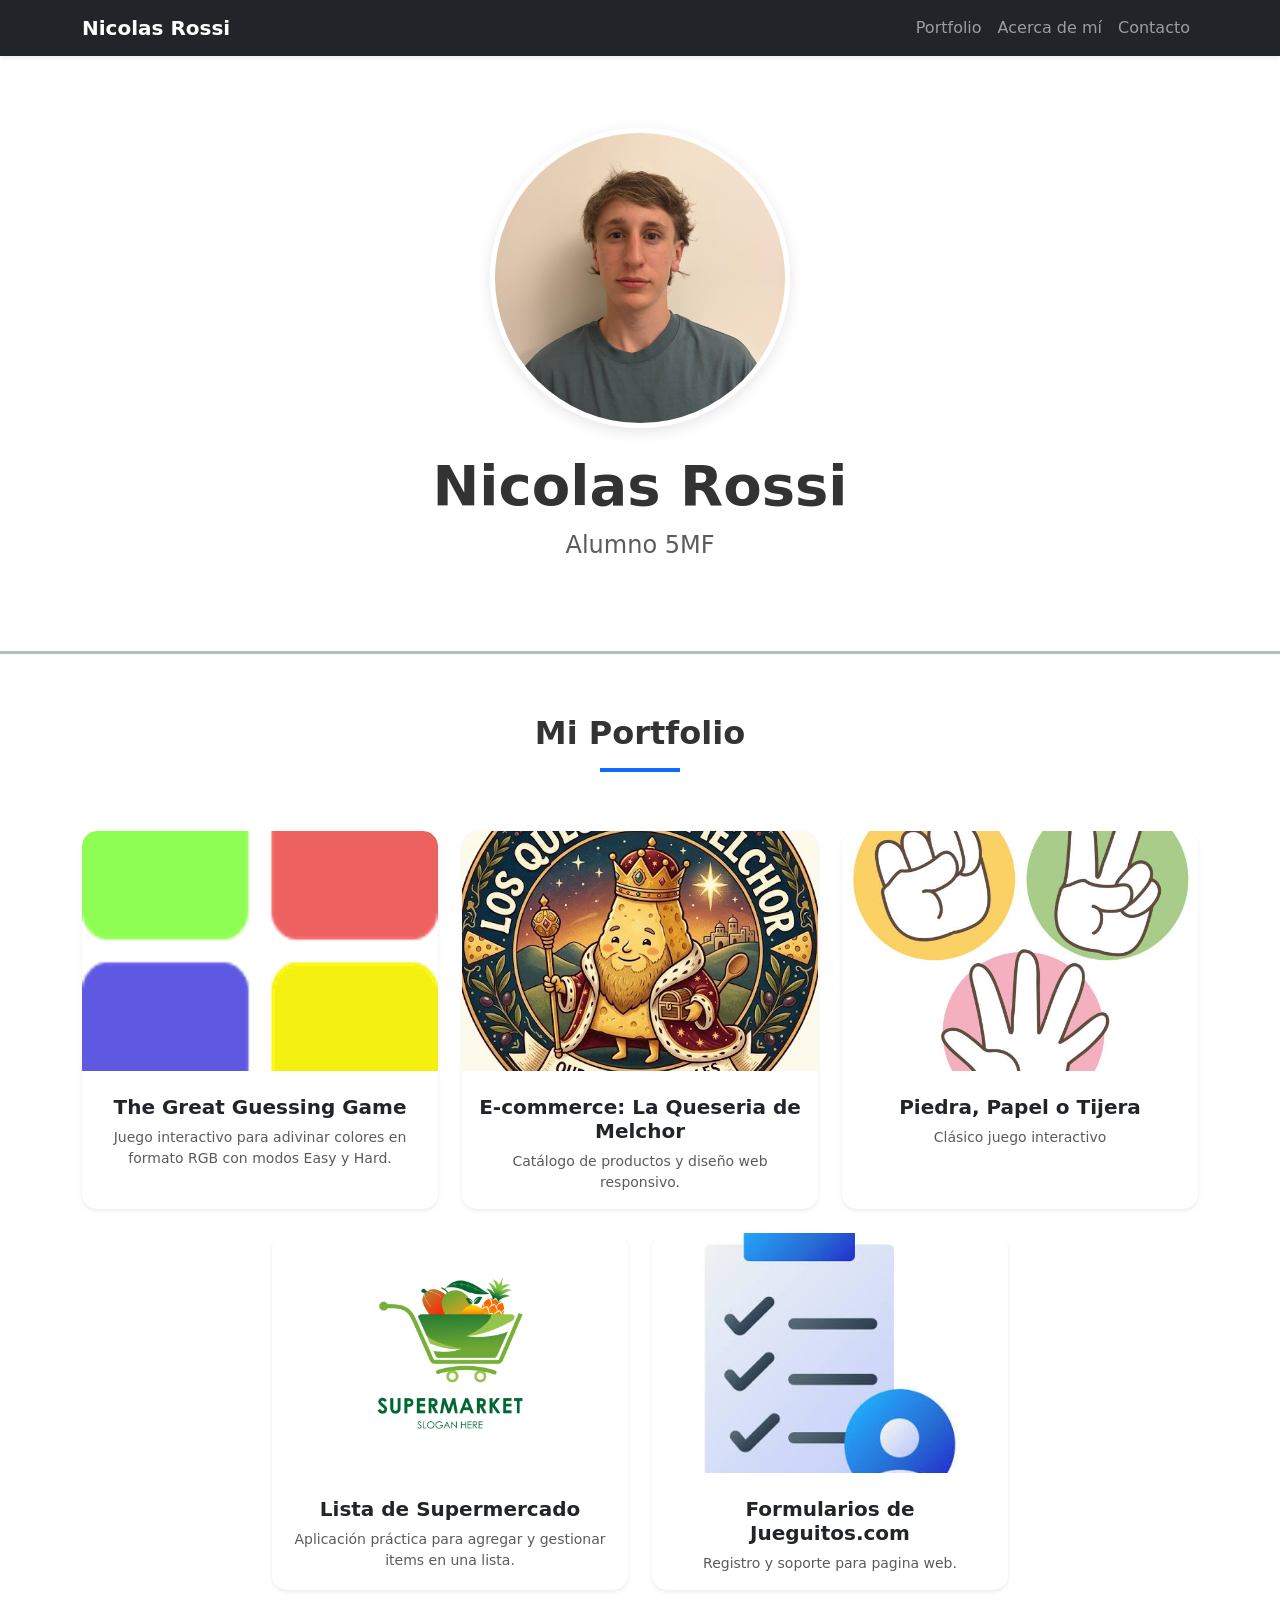
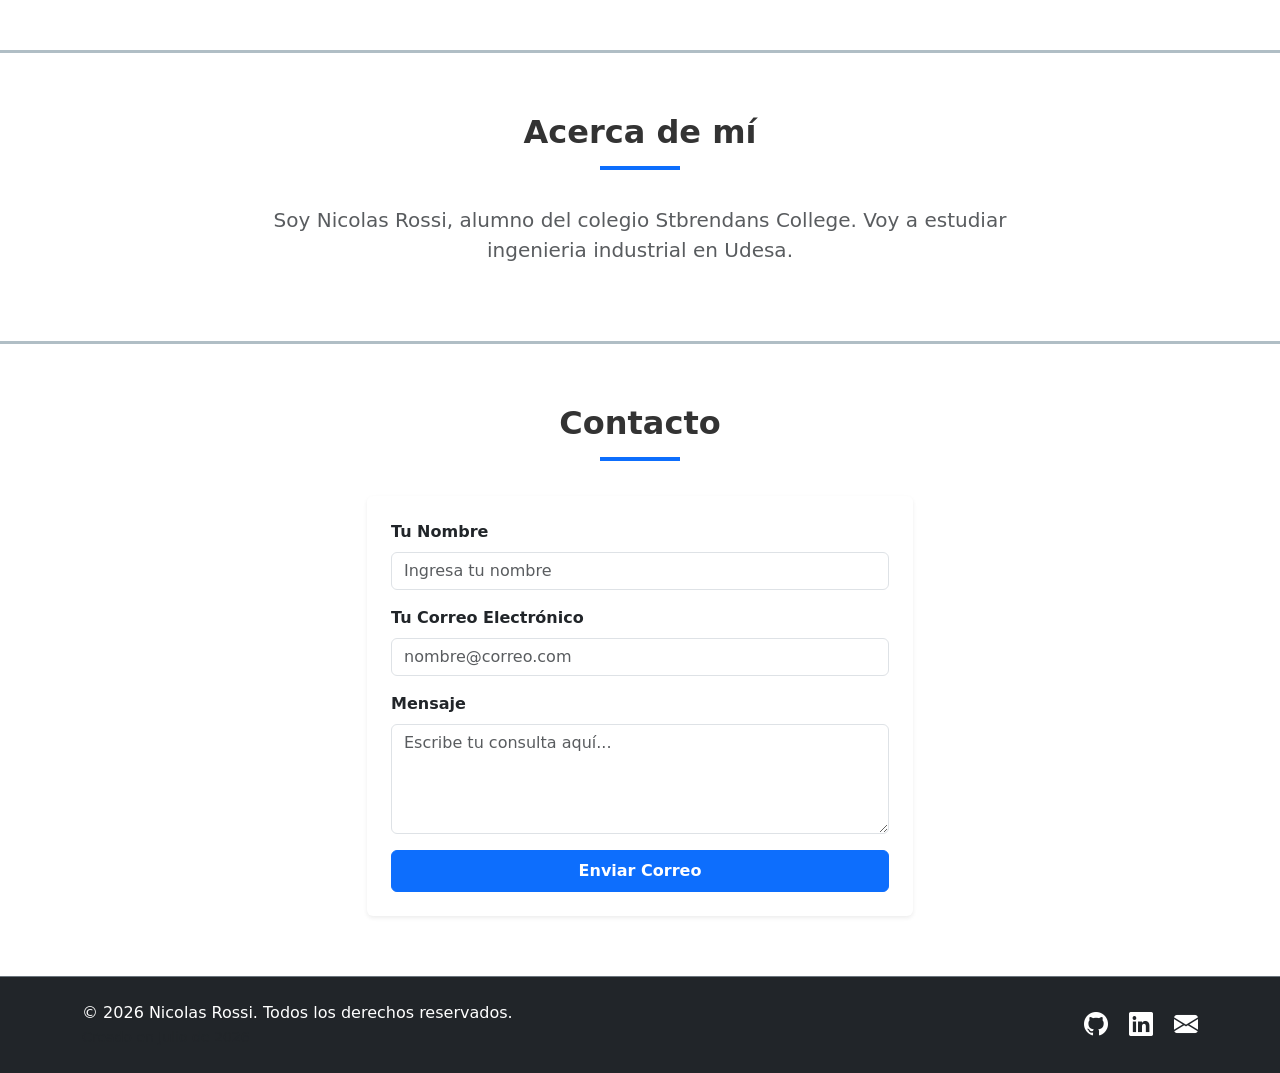
==== index.html @ 41d4795d "TP" ====
<!DOCTYPE html>
<html lang="es">
<head>
  <meta charset="UTF-8">
  <meta name="viewport" content="width=device-width, initial-scale=1.0">
  <title>Mi Portfolio Profesional - Nicolas Rossi</title>
  
  <link href="https://cdn.jsdelivr.net/npm/bootstrap@5.3.2/dist/css/bootstrap.min.css" rel="stylesheet" integrity="sha384-T3c6CoIi6uLrA9TneNEoa7RxnatzjcDSCmG1MXxSR1GAsXEV/Dwwykc2MPK8M2HN" crossorigin="anonymous">
  
  <link rel="stylesheet" href="https://cdn.jsdelivr.net/npm/bootstrap-icons@1.11.1/font/bootstrap-icons.css">

  <link rel="stylesheet" href="style.css">
</head>
<body>

  <nav class="navbar navbar-expand-lg navbar-dark bg-dark sticky-top shadow-sm">
    <div class="container">
      <a class="navbar-brand fw-bold" href="#">Nicolas Rossi</a>
      
      <button class="navbar-toggler" type="button" data-bs-toggle="collapse" data-bs-target="#menuNavegacion" aria-controls="menuNavegacion" aria-expanded="false" aria-label="Toggle navigation">
        <span class="navbar-toggler-icon"></span>
      </button>
      
      <div class="collapse navbar-collapse" id="menuNavegacion">
        <ul class="navbar-nav ms-auto mb-2 mb-lg-0">
          <li class="nav-item">
            <a class="nav-link" href="#portfolio">Portfolio</a>
          </li>
          <li class="nav-item">
            <a class="nav-link" href="#sobre-mi">Acerca de mí</a>
          </li>
          <li class="nav-item">
            <a class="nav-link" href="#contacto">Contacto</a>
          </li>
        </ul>
      </div>
    </div>
  </nav>

  <header class="text-center bg-white py-5">
    <div class="container py-4">
      <img src="foto.jpeg" alt="Mi Foto de Perfil" class="rounded-circle profile-img mb-4">
      <h1 class="display-4 fw-bold">Nicolas Rossi</h1>
      <p class="fs-4 text-muted">Alumno 5MF</p>
    </div>
  </header>

  <section id="portfolio" class="portfolio-section">
    <div class="container">
      <h2 class="text-center fw-bold">Mi Portfolio</h2>
      <div class="custom-hr"></div>
      
      <div class="row g-4 mt-2 justify-content-center">
        
        <!-- Proyecto 1: Adivina el color -->
        <div class="col-12 col-md-4">
          <div class="card h-100 border-0 shadow-sm portfolio-card">
            <a href="proyectos/Adivina el color/index.html" target="_blank">
              <img src="color-game.png" class="portfolio-img card-img-top" alt="Adivina el color">
            </a>
            <div class="card-body text-center">
              <h5 class="fw-bold mt-2">The Great Guessing Game</h5>
              <p class="text-muted card-text small">Juego interactivo para adivinar colores en formato RGB con modos Easy y Hard.</p>
            </div>
          </div>
        </div>

        <!-- Proyecto 2: E-commerce -->
        <div class="col-12 col-md-4">
          <div class="card h-100 border-0 shadow-sm portfolio-card">
            <a href="proyectos/E-commerce/index.html" target="_blank">
              <img src="logo-melchor.png" class="portfolio-img card-img-top" alt="E-commerce">
            </a>
            <div class="card-body text-center">
              <h5 class="fw-bold mt-2">E-commerce: La Queseria de Melchor</h5>
              <p class="text-muted card-text small">Catálogo de productos y diseño web responsivo.</p>
            </div>
          </div>
        </div>

        <!-- Proyecto 3: Piedra, papel o tijera -->
        <div class="col-12 col-md-4">
          <div class="card h-100 border-0 shadow-sm portfolio-card">
            <a href="proyectos/Piedra papel o tijera/index.html" target="_blank">
              <img src="ppot.jpg" class="portfolio-img card-img-top" alt="Piedra papel o tijera">
            </a>
            <div class="card-body text-center">
              <h5 class="fw-bold mt-2">Piedra, Papel o Tijera</h5>
              <p class="text-muted card-text small">Clásico juego interactivo</p>
            </div>
          </div>
        </div>

        <!-- Proyecto 4: Lista de Súper -->
        <div class="col-12 col-md-4">
          <div class="card h-100 border-0 shadow-sm portfolio-card">
            <a href="proyectos/Lista super/index.html" target="_blank">
              <img src="f6dbeb17951cb9d12c450eb26e42e484.jpg" class="portfolio-img card-img-top" alt="Lista super">
            </a>
            <div class="card-body text-center">
              <h5 class="fw-bold mt-2">Lista de Supermercado</h5>
              <p class="text-muted card-text small">Aplicación práctica para agregar y gestionar items en una lista.</p>
            </div>
          </div>
        </div>

        <!-- Proyecto 5: Formularios -->
        <div class="col-12 col-md-4">
          <div class="card h-100 border-0 shadow-sm portfolio-card">
            <a href="proyectos/forms/index.html" target="_blank">
              <img src="images.jpg" class="portfolio-img card-img-top" alt="Formularios">
            </a>
            <div class="card-body text-center">
              <h5 class="fw-bold mt-2">Formularios de Jueguitos.com</h5>
              <p class="text-muted card-text small">Registro y soporte para pagina web.</p>
            </div>
          </div>
        </div>

      </div>
    </div>
  </section>

  <section id="sobre-mi" class="about-section">
    <div class="container text-center">
      <div class="row justify-content-center">
        <div class="col-12 col-md-8">
          <h2 class="fw-bold">Acerca de mí</h2>
          <div class="custom-hr"></div>
          <p class="lead text-muted">
            Soy Nicolas Rossi, alumno del colegio Stbrendans College. Voy a estudiar ingenieria industrial en Udesa. 
          </p>
        </div>
      </div>
    </div>
  </section>

  <section id="contacto" class="contact-section">
    <div class="container">
      <h2 class="text-center fw-bold">Contacto</h2>
      <div class="custom-hr"></div>
      
      <div class="row justify-content-center">
        <div class="col-12 col-md-6">
          <div class="card p-4 border-0 shadow-sm">
            <form action="https://formspree.io/f/xgogobkk" method="POST">
              <div class="mb-3">
                <label for="nombre" class="form-label fw-semibold">Tu Nombre</label>
                <input type="text" class="form-control" id="nombre" name="name" required placeholder="Ingresa tu nombre">
              </div>
              <div class="mb-3">
                <label for="email" class="form-label fw-semibold">Tu Correo Electrónico</label>
                <input type="email" class="form-control" id="email" name="email" required placeholder="nombre@correo.com">
              </div>
              <div class="mb-3">
                <label for="mensaje" class="form-label fw-semibold">Mensaje</label>
                <textarea class="form-control" id="mensaje" name="message" rows="4" required placeholder="Escribe tu consulta aquí..."></textarea>
              </div>
              <button type="submit" class="btn btn-primary w-100 fw-bold py-2">Enviar Correo</button>
            </form>
          </div>
        </div>
      </div>
    </div>
  </section>

  <footer class="bg-dark text-white py-4 border-top border-secondary">
    <div class="container">
      <div class="row align-items-center">
        
        <div class="col-12 col-md-6 text-center text-md-start mb-3 mb-md-0">
          <p class="mb-0">&copy; 2026 Nicolas Rossi. Todos los derechos reservados.</p>
          <small class="text-muted">Creado en Julio de 2026</small>
        </div>
        
        <div class="col-12 col-md-6 text-center text-md-end">
          <a href="https://github.com/nrrossi-cloud" target="_blank" class="footer-icon me-3"><i class="bi bi-github"></i></a>
          <a href="https://linkedin.com/" target="_blank" class="footer-icon me-3"><i class="bi bi-linkedin"></i></a>
          <a href="mailto:nicorossi1705@gmail.com" class="footer-icon" title="Enviar un correo">
            <i class="bi bi-envelope-fill"></i>
          </a>
        </div>
        
      </div>
    </div>
  </footer>

  
</html>
---- style.css ----
/* --- ESTILOS GENERALES Y FONDO DE LA PÁGINA --- */
body {
  background-color: ¿´¿#def5ea !important; 
  color: #333333;
  font-family: system-ui, -apple-system, sans-serif;
}

/* Imagen de perfil del Header */
.profile-img {
  width: 300px;
  height: 300px;
  object-fit: cover; 
  border: 5px solid #ffffff;
  box-shadow: 0px 4px 15px rgba(0, 0, 0, 0.1);
}

/* Barra divisora estética (abajo de los títulos de sección) */
.custom-hr {
  width: 80px;
  height: 4px;
  background-color: #0d6efd;
  border: none;
  opacity: 1;
  margin: 15px auto 35px auto;
}

/* --- LÍNEAS SEPARADORAS DE SECCIONES (MÁS NOTORIAS) --- */
.portfolio-section,
.about-section,
.contact-section {
  padding: 60px 0 !important;
  /* Línea más gruesa (3px) y de un color gris oscuro bien definido */
  border-top: 3px solid #b0bec5 !important; 
}

/* --- ESTILIZACIÓN DE IMÁGENES Y TARJETAS DEL PORTFOLIO --- */
.portfolio-card {
  overflow: hidden; 
  border-radius: 15px; 
  background-color: #ffffff !important; 
  transition: transform 0.3s ease, box-shadow 0.3s ease;
}

.portfolio-img {
  width: 100%;
  height: 240px; 
  object-fit: cover; 
  border-top-left-radius: 15px;
  border-top-right-radius: 15px;
  transition: transform 0.3s ease;
}

/* Efecto visual al pasar el mouse por encima de la tarjeta */
.portfolio-card:hover {
  transform: translateY(-5px);
  box-shadow: 0px 10px 20px rgba(0, 0, 0, 0.15) !important;
}

/* --- ESTILOS DEL FOOTER --- */
.footer-icon {
  color: #ffffff;
  font-size: 1.5rem;
  transition: color 0.2s ease;
}

.footer-icon:hover {
  color: #0d6efd;
}
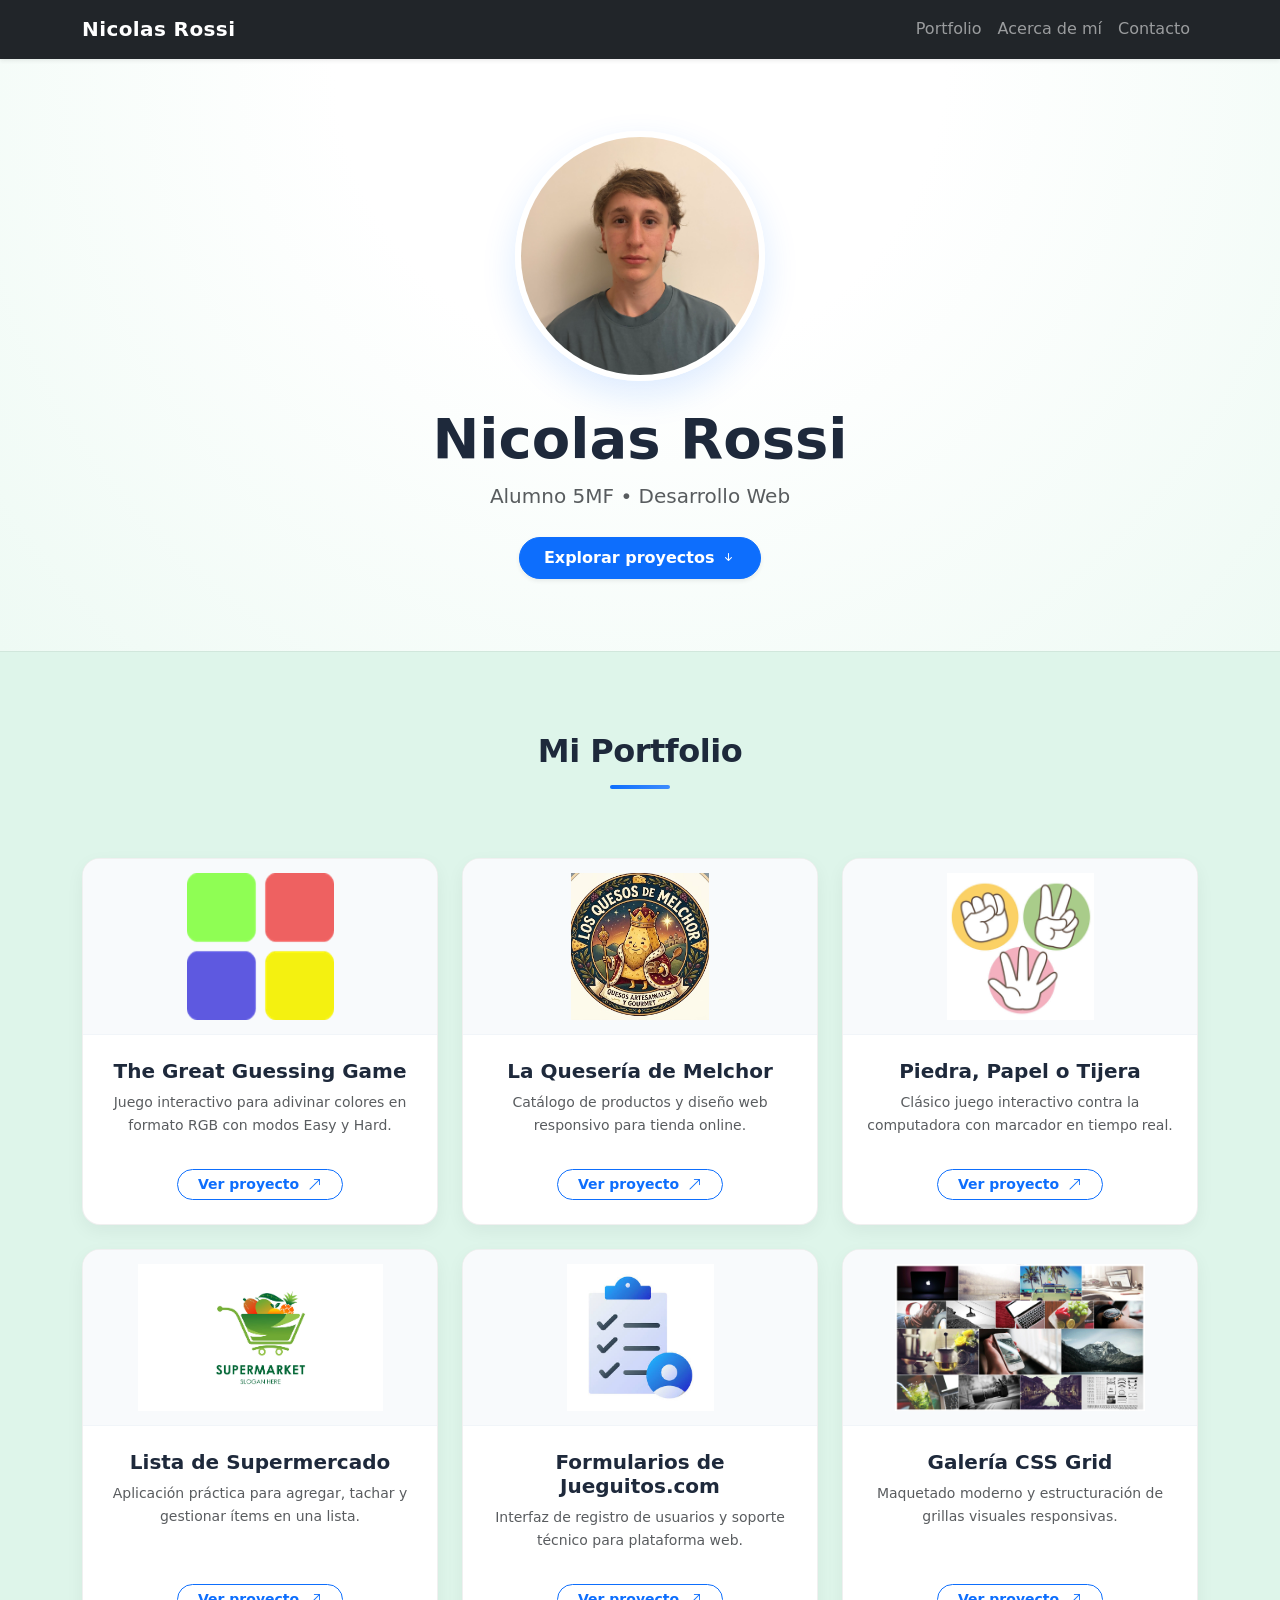
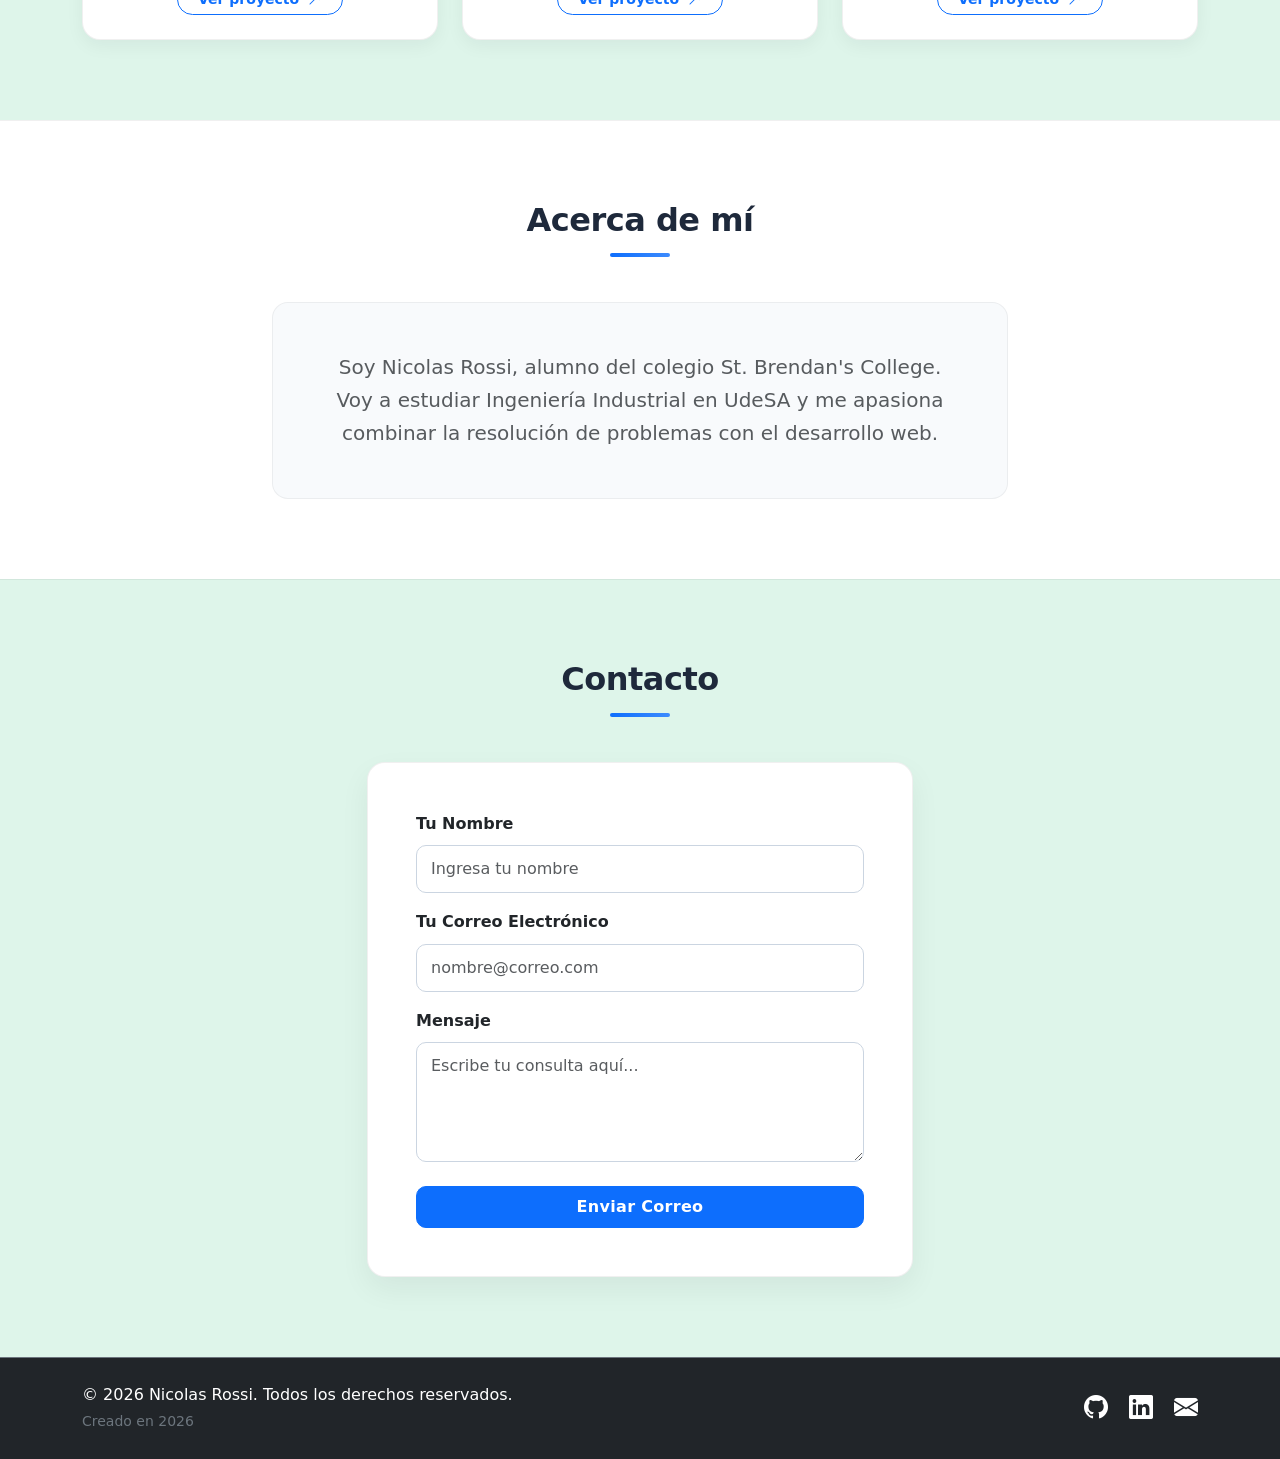
==== commit 271ee0e7: "Agrego proyecto Grid al portfolio" ====
--- a/index.html
+++ b/index.html
@@ -3,12 +3,10 @@
 <head>
   <meta charset="UTF-8">
   <meta name="viewport" content="width=device-width, initial-scale=1.0">
-  <title>Mi Portfolio Profesional - Nicolas Rossi</title>
+  <title>Portfolio Profesional - Nicolas Rossi</title>
   
   <link href="https://cdn.jsdelivr.net/npm/bootstrap@5.3.2/dist/css/bootstrap.min.css" rel="stylesheet" integrity="sha384-T3c6CoIi6uLrA9TneNEoa7RxnatzjcDSCmG1MXxSR1GAsXEV/Dwwykc2MPK8M2HN" crossorigin="anonymous">
-  
   <link rel="stylesheet" href="https://cdn.jsdelivr.net/npm/bootstrap-icons@1.11.1/font/bootstrap-icons.css">
-
   <link rel="stylesheet" href="style.css">
 </head>
 <body>
@@ -37,11 +35,14 @@
     </div>
   </nav>
 
-  <header class="text-center bg-white py-5">
+  <header class="text-center py-5">
     <div class="container py-4">
-      <img src="foto.jpeg" alt="Mi Foto de Perfil" class="rounded-circle profile-img mb-4">
-      <h1 class="display-4 fw-bold">Nicolas Rossi</h1>
-      <p class="fs-4 text-muted">Alumno 5MF</p>
+      <img src="foto.jpeg" alt="Foto de perfil de Nicolas Rossi" class="rounded-circle profile-img mb-4">
+      <h1 class="display-4 fw-bold mb-2">Nicolas Rossi</h1>
+      <p class="fs-5 text-muted mb-4">Alumno 5MF • Desarrollo Web</p>
+      <a href="#portfolio" class="btn btn-primary px-4 py-2 rounded-pill fw-semibold shadow-sm hero-btn">
+        Explorar proyectos <i class="bi bi-arrow-down-short"></i>
+      </a>
     </div>
   </header>
 
@@ -53,66 +54,97 @@
       <div class="row g-4 mt-2 justify-content-center">
         
         <!-- Proyecto 1: Adivina el color -->
-        <div class="col-12 col-md-4">
-          <div class="card h-100 border-0 shadow-sm portfolio-card">
-            <a href="proyectos/Adivina el color/index.html" target="_blank">
+        <div class="col-12 col-md-6 col-lg-4">
+          <div class="card h-100 border-0 portfolio-card">
+            <a href="proyectos/Adivina el color/index.html" target="_blank" class="img-wrapper">
               <img src="color-game.png" class="portfolio-img card-img-top" alt="Adivina el color">
             </a>
-            <div class="card-body text-center">
-              <h5 class="fw-bold mt-2">The Great Guessing Game</h5>
-              <p class="text-muted card-text small">Juego interactivo para adivinar colores en formato RGB con modos Easy y Hard.</p>
+            <div class="card-body text-center d-flex flex-column">
+              <h5 class="fw-bold mb-2">The Great Guessing Game</h5>
+              <p class="text-muted card-text small flex-grow-1">Juego interactivo para adivinar colores en formato RGB con modos Easy y Hard.</p>
+              <a href="proyectos/Adivina el color/index.html" target="_blank" class="btn btn-outline-primary btn-sm rounded-pill mt-3 fw-semibold project-btn">
+                Ver proyecto <i class="bi bi-arrow-up-right ms-1"></i>
+              </a>
             </div>
           </div>
         </div>
 
         <!-- Proyecto 2: E-commerce -->
-        <div class="col-12 col-md-4">
-          <div class="card h-100 border-0 shadow-sm portfolio-card">
-            <a href="proyectos/E-commerce/index.html" target="_blank">
+        <div class="col-12 col-md-6 col-lg-4">
+          <div class="card h-100 border-0 portfolio-card">
+            <a href="proyectos/E-commerce/index.html" target="_blank" class="img-wrapper">
               <img src="logo-melchor.png" class="portfolio-img card-img-top" alt="E-commerce">
             </a>
-            <div class="card-body text-center">
-              <h5 class="fw-bold mt-2">E-commerce: La Queseria de Melchor</h5>
-              <p class="text-muted card-text small">Catálogo de productos y diseño web responsivo.</p>
+            <div class="card-body text-center d-flex flex-column">
+              <h5 class="fw-bold mb-2">La Quesería de Melchor</h5>
+              <p class="text-muted card-text small flex-grow-1">Catálogo de productos y diseño web responsivo para tienda online.</p>
+              <a href="proyectos/E-commerce/index.html" target="_blank" class="btn btn-outline-primary btn-sm rounded-pill mt-3 fw-semibold project-btn">
+                Ver proyecto <i class="bi bi-arrow-up-right ms-1"></i>
+              </a>
             </div>
           </div>
         </div>
 
         <!-- Proyecto 3: Piedra, papel o tijera -->
-        <div class="col-12 col-md-4">
-          <div class="card h-100 border-0 shadow-sm portfolio-card">
-            <a href="proyectos/Piedra papel o tijera/index.html" target="_blank">
+        <div class="col-12 col-md-6 col-lg-4">
+          <div class="card h-100 border-0 portfolio-card">
+            <a href="proyectos/Piedra papel o tijera/index.html" target="_blank" class="img-wrapper">
               <img src="ppot.jpg" class="portfolio-img card-img-top" alt="Piedra papel o tijera">
             </a>
-            <div class="card-body text-center">
-              <h5 class="fw-bold mt-2">Piedra, Papel o Tijera</h5>
-              <p class="text-muted card-text small">Clásico juego interactivo</p>
+            <div class="card-body text-center d-flex flex-column">
+              <h5 class="fw-bold mb-2">Piedra, Papel o Tijera</h5>
+              <p class="text-muted card-text small flex-grow-1">Clásico juego interactivo contra la computadora con marcador en tiempo real.</p>
+              <a href="proyectos/Piedra papel o tijera/index.html" target="_blank" class="btn btn-outline-primary btn-sm rounded-pill mt-3 fw-semibold project-btn">
+                Ver proyecto <i class="bi bi-arrow-up-right ms-1"></i>
+              </a>
             </div>
           </div>
         </div>
 
         <!-- Proyecto 4: Lista de Súper -->
-        <div class="col-12 col-md-4">
-          <div class="card h-100 border-0 shadow-sm portfolio-card">
-            <a href="proyectos/Lista super/index.html" target="_blank">
+        <div class="col-12 col-md-6 col-lg-4">
+          <div class="card h-100 border-0 portfolio-card">
+            <a href="proyectos/Lista super/index.html" target="_blank" class="img-wrapper">
               <img src="f6dbeb17951cb9d12c450eb26e42e484.jpg" class="portfolio-img card-img-top" alt="Lista super">
             </a>
-            <div class="card-body text-center">
-              <h5 class="fw-bold mt-2">Lista de Supermercado</h5>
-              <p class="text-muted card-text small">Aplicación práctica para agregar y gestionar items en una lista.</p>
+            <div class="card-body text-center d-flex flex-column">
+              <h5 class="fw-bold mb-2">Lista de Supermercado</h5>
+              <p class="text-muted card-text small flex-grow-1">Aplicación práctica para agregar, tachar y gestionar ítems en una lista.</p>
+              <a href="proyectos/Lista super/index.html" target="_blank" class="btn btn-outline-primary btn-sm rounded-pill mt-3 fw-semibold project-btn">
+                Ver proyecto <i class="bi bi-arrow-up-right ms-1"></i>
+              </a>
             </div>
           </div>
         </div>
 
         <!-- Proyecto 5: Formularios -->
-        <div class="col-12 col-md-4">
-          <div class="card h-100 border-0 shadow-sm portfolio-card">
-            <a href="proyectos/forms/index.html" target="_blank">
+        <div class="col-12 col-md-6 col-lg-4">
+          <div class="card h-100 border-0 portfolio-card">
+            <a href="proyectos/forms/index.html" target="_blank" class="img-wrapper">
               <img src="images.jpg" class="portfolio-img card-img-top" alt="Formularios">
             </a>
-            <div class="card-body text-center">
-              <h5 class="fw-bold mt-2">Formularios de Jueguitos.com</h5>
-              <p class="text-muted card-text small">Registro y soporte para pagina web.</p>
+            <div class="card-body text-center d-flex flex-column">
+              <h5 class="fw-bold mb-2">Formularios de Jueguitos.com</h5>
+              <p class="text-muted card-text small flex-grow-1">Interfaz de registro de usuarios y soporte técnico para plataforma web.</p>
+              <a href="proyectos/forms/index.html" target="_blank" class="btn btn-outline-primary btn-sm rounded-pill mt-3 fw-semibold project-btn">
+                Ver proyecto <i class="bi bi-arrow-up-right ms-1"></i>
+              </a>
+            </div>
+          </div>
+        </div>
+
+        <!-- Proyecto 6: Grid -->
+        <div class="col-12 col-md-6 col-lg-4">
+          <div class="card h-100 border-0 portfolio-card">
+            <a href="proyectos/grid/index.html" target="_blank" class="img-wrapper">
+              <img src="que-es-un-grid.png" class="portfolio-img card-img-top" alt="Proyecto Grid">
+            </a>
+            <div class="card-body text-center d-flex flex-column">
+              <h5 class="fw-bold mb-2">Galería CSS Grid</h5>
+              <p class="text-muted card-text small flex-grow-1">Maquetado moderno y estructuración de grillas visuales responsivas.</p>
+              <a href="proyectos/grid/index.html" target="_blank" class="btn btn-outline-primary btn-sm rounded-pill mt-3 fw-semibold project-btn">
+                Ver proyecto <i class="bi bi-arrow-up-right ms-1"></i>
+              </a>
             </div>
           </div>
         </div>
@@ -127,9 +159,11 @@
         <div class="col-12 col-md-8">
           <h2 class="fw-bold">Acerca de mí</h2>
           <div class="custom-hr"></div>
-          <p class="lead text-muted">
-            Soy Nicolas Rossi, alumno del colegio Stbrendans College. Voy a estudiar ingenieria industrial en Udesa. 
-          </p>
+          <div class="about-box p-4 p-md-5 rounded-4">
+            <p class="lead text-muted mb-0">
+              Soy Nicolas Rossi, alumno del colegio St. Brendan's College. Voy a estudiar Ingeniería Industrial en UdeSA y me apasiona combinar la resolución de problemas con el desarrollo web.
+            </p>
+          </div>
         </div>
       </div>
     </div>
@@ -142,7 +176,7 @@
       
       <div class="row justify-content-center">
         <div class="col-12 col-md-6">
-          <div class="card p-4 border-0 shadow-sm">
+          <div class="card p-4 p-md-5 border-0 contact-card">
             <form action="https://formspree.io/f/xgogobkk" method="POST">
               <div class="mb-3">
                 <label for="nombre" class="form-label fw-semibold">Tu Nombre</label>
@@ -152,7 +186,7 @@
                 <label for="email" class="form-label fw-semibold">Tu Correo Electrónico</label>
                 <input type="email" class="form-control" id="email" name="email" required placeholder="nombre@correo.com">
               </div>
-              <div class="mb-3">
+              <div class="mb-4">
                 <label for="mensaje" class="form-label fw-semibold">Mensaje</label>
                 <textarea class="form-control" id="mensaje" name="message" rows="4" required placeholder="Escribe tu consulta aquí..."></textarea>
               </div>
@@ -170,13 +204,13 @@
         
         <div class="col-12 col-md-6 text-center text-md-start mb-3 mb-md-0">
           <p class="mb-0">&copy; 2026 Nicolas Rossi. Todos los derechos reservados.</p>
-          <small class="text-muted">Creado en Julio de 2026</small>
+          <small class="text-secondary">Creado en 2026</small>
         </div>
         
         <div class="col-12 col-md-6 text-center text-md-end">
-          <a href="https://github.com/nrrossi-cloud" target="_blank" class="footer-icon me-3"><i class="bi bi-github"></i></a>
-          <a href="https://linkedin.com/" target="_blank" class="footer-icon me-3"><i class="bi bi-linkedin"></i></a>
-          <a href="mailto:nicorossi1705@gmail.com" class="footer-icon" title="Enviar un correo">
+          <a href="https://github.com/nrrossi-cloud" target="_blank" class="footer-icon me-3" aria-label="GitHub"><i class="bi bi-github"></i></a>
+          <a href="https://linkedin.com/" target="_blank" class="footer-icon me-3" aria-label="LinkedIn"><i class="bi bi-linkedin"></i></a>
+          <a href="mailto:nicorossi1705@gmail.com" class="footer-icon" title="Enviar un correo" aria-label="Correo">
             <i class="bi bi-envelope-fill"></i>
           </a>
         </div>
@@ -185,5 +219,6 @@
     </div>
   </footer>
 
-  
+  <script src="https://cdn.jsdelivr.net/npm/bootstrap@5.3.2/dist/js/bootstrap.bundle.min.js" integrity="sha384-C6RzsynM9kWDrMNeT87bh95OGNyZPhcTNXj1NW7RuBCsyN/o0jlpcV8Qyq46cDfL" crossorigin="anonymous"></script>
+</body>
 </html>
--- a/style.css
+++ b/style.css
@@ -1,68 +1,207 @@
-/* --- ESTILOS GENERALES Y FONDO DE LA PÁGINA --- */
+:root {
+  --bg-mint: #def5ea;
+  --bg-mint-light: #eefaf4;
+  --primary-blue: #0d6efd;
+  --text-dark: #1e293b;
+  --text-muted: #64748b;
+}
+
+html {
+  scroll-behavior: smooth;
+}
+
 body {
-  background-color: ¿´¿#def5ea !important; 
-  color: #333333;
-  font-family: system-ui, -apple-system, sans-serif;
-}
-
-/* Imagen de perfil del Header */
+  background-color: var(--bg-mint) !important;
+  color: var(--text-dark);
+  font-family: system-ui, -apple-system, "Segoe UI", Roboto, sans-serif;
+  line-height: 1.65;
+}
+
+/* --- NAVBAR --- */
+.navbar-brand {
+  letter-spacing: 0.4px;
+}
+
+.nav-link {
+  font-weight: 500;
+  transition: color 0.2s ease;
+}
+
+.nav-link:hover {
+  color: #6ea8fe !important;
+}
+
+/* --- HEADER / PORTADA --- */
+header {
+  background: radial-gradient(circle at top, #ffffff 35%, var(--bg-mint-light) 100%) !important;
+}
+
 .profile-img {
-  width: 300px;
-  height: 300px;
-  object-fit: cover; 
-  border: 5px solid #ffffff;
-  box-shadow: 0px 4px 15px rgba(0, 0, 0, 0.1);
-}
-
-/* Barra divisora estética (abajo de los títulos de sección) */
+  width: 250px;
+  height: 250px;
+  object-fit: cover;
+  border: 6px solid #ffffff;
+  box-shadow: 0px 14px 35px rgba(13, 110, 253, 0.14);
+  transition: transform 0.35s ease, box-shadow 0.35s ease;
+}
+
+.profile-img:hover {
+  transform: scale(1.03);
+  box-shadow: 0px 18px 40px rgba(13, 110, 253, 0.2);
+}
+
+.hero-btn {
+  transition: transform 0.2s ease, box-shadow 0.2s ease;
+}
+
+.hero-btn:hover {
+  transform: translateY(-2px);
+  box-shadow: 0px 8px 20px rgba(13, 110, 253, 0.25) !important;
+}
+
+/* --- TÍTULOS Y BARRA DIVISORA --- */
+section h2 {
+  letter-spacing: -0.5px;
+  color: var(--text-dark);
+}
+
 .custom-hr {
-  width: 80px;
+  width: 60px;
   height: 4px;
-  background-color: #0d6efd;
+  background: linear-gradient(90deg, var(--primary-blue), #3d8bfd);
   border: none;
+  border-radius: 99px;
   opacity: 1;
-  margin: 15px auto 35px auto;
-}
-
-/* --- LÍNEAS SEPARADORAS DE SECCIONES (MÁS NOTORIAS) --- */
+  margin: 14px auto 45px auto;
+}
+
+/* --- SECCIONES --- */
 .portfolio-section,
 .about-section,
 .contact-section {
-  padding: 60px 0 !important;
-  /* Línea más gruesa (3px) y de un color gris oscuro bien definido */
-  border-top: 3px solid #b0bec5 !important; 
-}
-
-/* --- ESTILIZACIÓN DE IMÁGENES Y TARJETAS DEL PORTFOLIO --- */
+  padding: 80px 0 !important;
+  border-top: 1px solid rgba(0, 0, 0, 0.06) !important;
+}
+
+.about-section {
+  background-color: #ffffff;
+}
+
+.about-box {
+  background-color: #f8fafc;
+  border: 1px solid rgba(0, 0, 0, 0.05);
+}
+
+/* --- TARJETAS E IMÁGENES DEL PORTFOLIO --- */
 .portfolio-card {
-  overflow: hidden; 
-  border-radius: 15px; 
-  background-color: #ffffff !important; 
-  transition: transform 0.3s ease, box-shadow 0.3s ease;
+  overflow: hidden;
+  border-radius: 18px;
+  border: 1px solid rgba(0, 0, 0, 0.06) !important;
+  background-color: #ffffff !important;
+  box-shadow: 0px 6px 18px rgba(15, 23, 42, 0.05) !important;
+  transition: transform 0.3s cubic-bezier(0.25, 0.8, 0.25, 1),
+              box-shadow 0.3s ease,
+              border-color 0.3s ease;
+}
+
+.img-wrapper {
+  display: block;
+  overflow: hidden;
+  background-color: #f8fafc;
+  border-bottom: 1px solid #f1f5f9;
 }
 
 .portfolio-img {
   width: 100%;
-  height: 240px; 
-  object-fit: cover; 
-  border-top-left-radius: 15px;
-  border-top-right-radius: 15px;
-  transition: transform 0.3s ease;
-}
-
-/* Efecto visual al pasar el mouse por encima de la tarjeta */
+  height: 175px;
+  object-fit: contain;
+  object-position: center;
+  padding: 14px;
+  transition: transform 0.4s ease;
+}
+
 .portfolio-card:hover {
-  transform: translateY(-5px);
-  box-shadow: 0px 10px 20px rgba(0, 0, 0, 0.15) !important;
+  transform: translateY(-8px);
+  border-color: rgba(13, 110, 253, 0.35) !important;
+  box-shadow: 0px 18px 36px rgba(13, 110, 253, 0.13) !important;
+}
+
+.portfolio-card:hover .portfolio-img {
+  transform: scale(1.05);
+}
+
+.portfolio-card .card-body {
+  padding: 1.5rem;
+}
+
+.portfolio-card h5 {
+  color: var(--text-dark);
+  transition: color 0.2s ease;
+}
+
+.portfolio-card:hover h5 {
+  color: var(--primary-blue);
+}
+
+.project-btn {
+  align-self: center;
+  padding-left: 1.25rem;
+  padding-right: 1.25rem;
+  transition: all 0.2s ease;
+}
+
+.portfolio-card:hover .project-btn {
+  background-color: var(--primary-blue);
+  color: #ffffff;
+}
+
+/* --- FORMULARIO DE CONTACTO --- */
+.contact-card {
+  border-radius: 18px;
+  border: 1px solid rgba(0, 0, 0, 0.06) !important;
+  box-shadow: 0px 12px 30px rgba(15, 23, 42, 0.06) !important;
+}
+
+.form-control {
+  border-radius: 10px;
+  padding: 11px 14px;
+  border: 1px solid #cbd5e1;
+  transition: border-color 0.2s ease, box-shadow 0.2s ease;
+}
+
+.form-control:focus {
+  border-color: var(--primary-blue);
+  box-shadow: 0 0 0 0.22rem rgba(13, 110, 253, 0.15);
+}
+
+.contact-section .btn-primary {
+  border-radius: 10px;
+  letter-spacing: 0.3px;
+  transition: transform 0.2s ease, box-shadow 0.2s ease;
+}
+
+.contact-section .btn-primary:hover {
+  transform: translateY(-2px);
+  box-shadow: 0px 8px 18px rgba(13, 110, 253, 0.28);
 }
 
 /* --- ESTILOS DEL FOOTER --- */
 .footer-icon {
+  display: inline-block;
   color: #ffffff;
   font-size: 1.5rem;
-  transition: color 0.2s ease;
+  transition: color 0.2s ease, transform 0.2s ease;
 }
 
 .footer-icon:hover {
-  color: #0d6efd;
+  color: #6ea8fe;
+  transform: translateY(-3px);
+}
+
+/* --- AJUSTE PARA CELULARES --- */
+@media (max-width: 576px) {
+  .profile-img {
+    width: 195px;
+    height: 195px;
+  }
 }
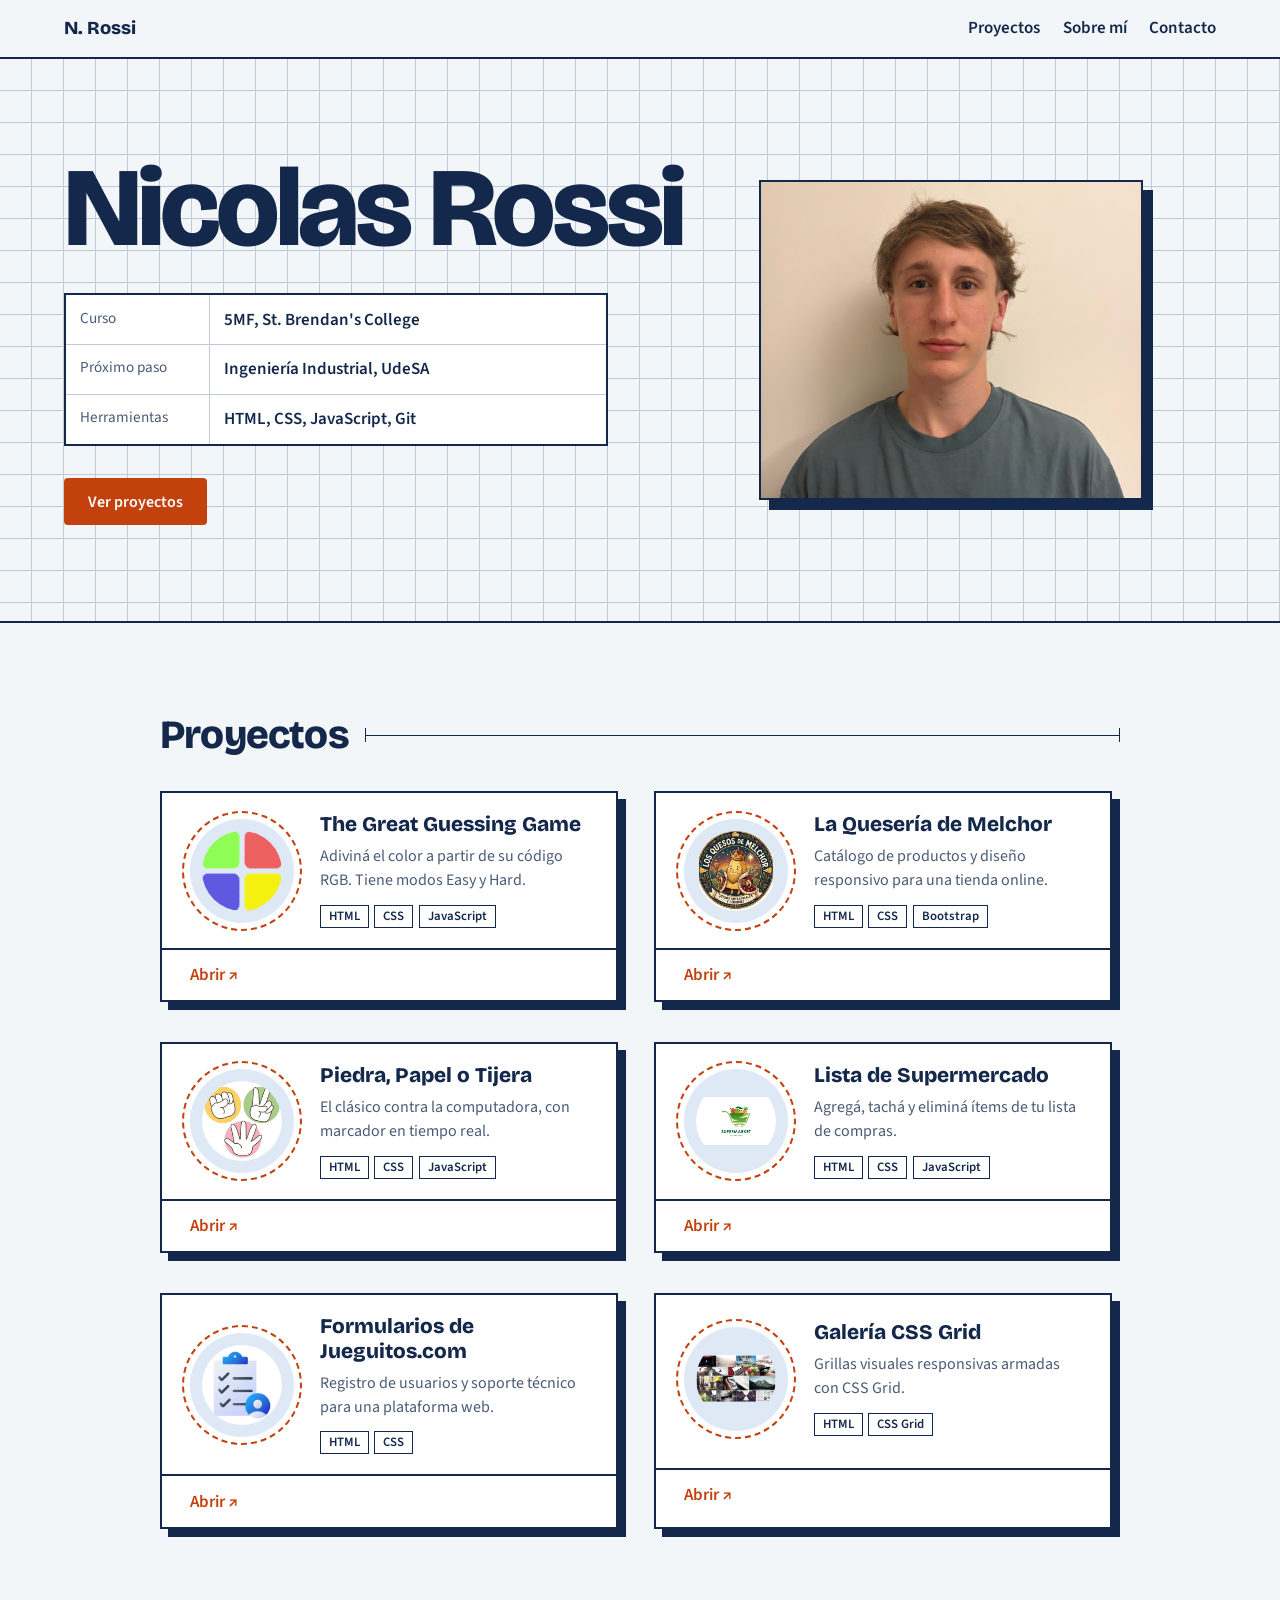
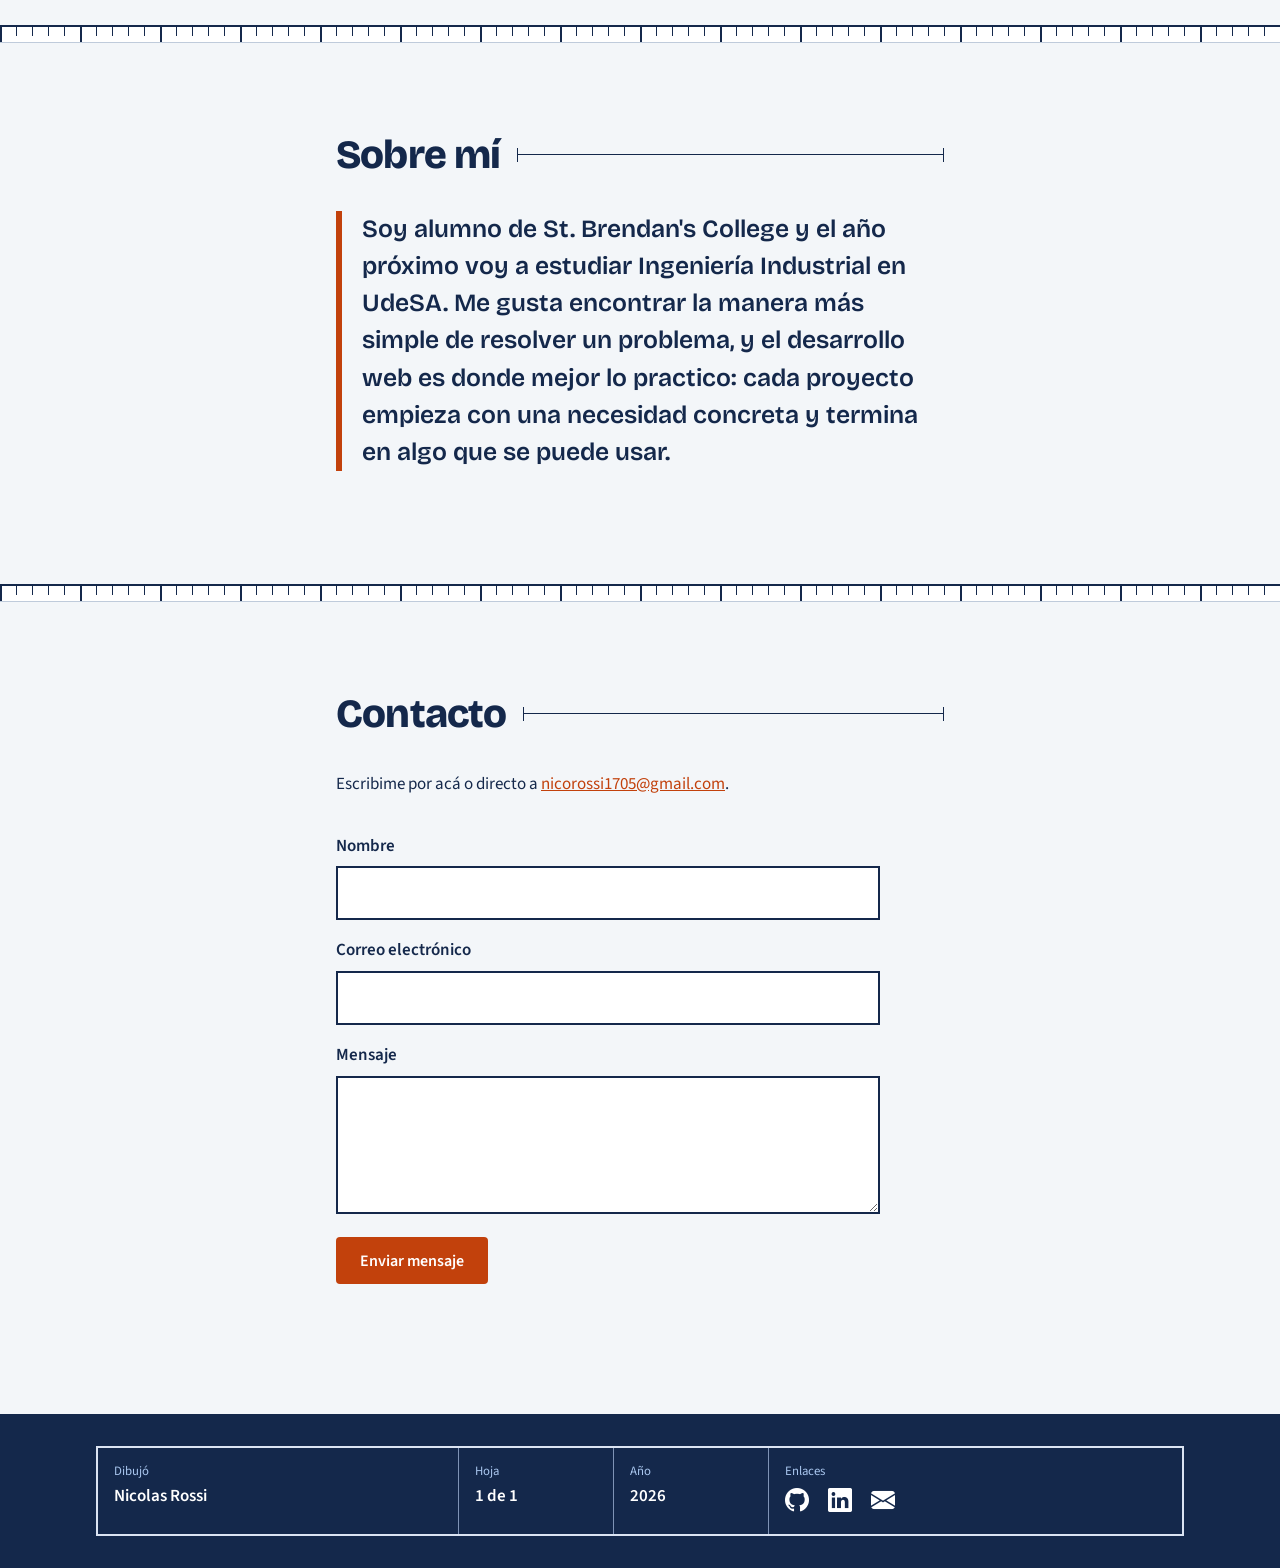
==== commit e0a67970: "Mejoro el diseño" ====
--- a/index.html
+++ b/index.html
@@ -3,222 +3,209 @@
 <head>
   <meta charset="UTF-8">
   <meta name="viewport" content="width=device-width, initial-scale=1.0">
-  <title>Portfolio Profesional - Nicolas Rossi</title>
-  
-  <link href="https://cdn.jsdelivr.net/npm/bootstrap@5.3.2/dist/css/bootstrap.min.css" rel="stylesheet" integrity="sha384-T3c6CoIi6uLrA9TneNEoa7RxnatzjcDSCmG1MXxSR1GAsXEV/Dwwykc2MPK8M2HN" crossorigin="anonymous">
+  <title>Nicolas Rossi | Desarrollo web</title>
+  <meta name="description" content="Portfolio de Nicolas Rossi, alumno de St. Brendan's College: juegos en JavaScript, tienda online, formularios y CSS Grid.">
+  <meta property="og:title" content="Nicolas Rossi | Desarrollo web">
+  <meta property="og:image" content="foto.jpeg">
+  <script>document.documentElement.classList.add("js");</script>
+  <link rel="preconnect" href="https://fonts.googleapis.com">
+  <link rel="preconnect" href="https://fonts.gstatic.com" crossorigin>
+  <link href="https://fonts.googleapis.com/css2?family=Bricolage+Grotesque:opsz,wght@12..96,600;12..96,800&family=Source+Sans+3:wght@400;600&display=swap" rel="stylesheet">
   <link rel="stylesheet" href="https://cdn.jsdelivr.net/npm/bootstrap-icons@1.11.1/font/bootstrap-icons.css">
   <link rel="stylesheet" href="style.css">
 </head>
 <body>
-
-  <nav class="navbar navbar-expand-lg navbar-dark bg-dark sticky-top shadow-sm">
-    <div class="container">
-      <a class="navbar-brand fw-bold" href="#">Nicolas Rossi</a>
-      
-      <button class="navbar-toggler" type="button" data-bs-toggle="collapse" data-bs-target="#menuNavegacion" aria-controls="menuNavegacion" aria-expanded="false" aria-label="Toggle navigation">
-        <span class="navbar-toggler-icon"></span>
-      </button>
-      
-      <div class="collapse navbar-collapse" id="menuNavegacion">
-        <ul class="navbar-nav ms-auto mb-2 mb-lg-0">
-          <li class="nav-item">
-            <a class="nav-link" href="#portfolio">Portfolio</a>
-          </li>
-          <li class="nav-item">
-            <a class="nav-link" href="#sobre-mi">Acerca de mí</a>
-          </li>
-          <li class="nav-item">
-            <a class="nav-link" href="#contacto">Contacto</a>
-          </li>
-        </ul>
+  <a class="skip" href="#proyectos">Saltar al contenido</a>
+
+  <header class="top">
+    <a class="logo" href="#inicio">N. Rossi</a>
+    <nav aria-label="Principal">
+      <a href="#proyectos">Proyectos</a>
+      <a href="#sobre-mi">Sobre mí</a>
+      <a href="#contacto">Contacto</a>
+    </nav>
+  </header>
+
+  <main>
+    <section id="inicio" class="hero">
+      <div class="cross" aria-hidden="true"><i class="cx"></i><i class="cy"></i><b class="cr"></b></div>
+      <div class="hero-text">
+        <h1>Nicolas Rossi</h1>
+        <dl class="facts">
+          <div><dt>Curso</dt><dd>5MF, St. Brendan's College</dd></div>
+          <div><dt>Próximo paso</dt><dd>Ingeniería Industrial, UdeSA</dd></div>
+          <div><dt>Herramientas</dt><dd>HTML, CSS, JavaScript, Git</dd></div>
+        </dl>
+        <a class="btn" href="#proyectos">Ver proyectos</a>
       </div>
-    </div>
-  </nav>
-
-  <header class="text-center py-5">
-    <div class="container py-4">
-      <img src="foto.jpeg" alt="Foto de perfil de Nicolas Rossi" class="rounded-circle profile-img mb-4">
-      <h1 class="display-4 fw-bold mb-2">Nicolas Rossi</h1>
-      <p class="fs-5 text-muted mb-4">Alumno 5MF • Desarrollo Web</p>
-      <a href="#portfolio" class="btn btn-primary px-4 py-2 rounded-pill fw-semibold shadow-sm hero-btn">
-        Explorar proyectos <i class="bi bi-arrow-down-short"></i>
-      </a>
-    </div>
-  </header>
-
-  <section id="portfolio" class="portfolio-section">
-    <div class="container">
-      <h2 class="text-center fw-bold">Mi Portfolio</h2>
-      <div class="custom-hr"></div>
-      
-      <div class="row g-4 mt-2 justify-content-center">
-        
-        <!-- Proyecto 1: Adivina el color -->
-        <div class="col-12 col-md-6 col-lg-4">
-          <div class="card h-100 border-0 portfolio-card">
-            <a href="proyectos/Adivina el color/index.html" target="_blank" class="img-wrapper">
-              <img src="color-game.png" class="portfolio-img card-img-top" alt="Adivina el color">
-            </a>
-            <div class="card-body text-center d-flex flex-column">
-              <h5 class="fw-bold mb-2">The Great Guessing Game</h5>
-              <p class="text-muted card-text small flex-grow-1">Juego interactivo para adivinar colores en formato RGB con modos Easy y Hard.</p>
-              <a href="proyectos/Adivina el color/index.html" target="_blank" class="btn btn-outline-primary btn-sm rounded-pill mt-3 fw-semibold project-btn">
-                Ver proyecto <i class="bi bi-arrow-up-right ms-1"></i>
-              </a>
-            </div>
-          </div>
-        </div>
-
-        <!-- Proyecto 2: E-commerce -->
-        <div class="col-12 col-md-6 col-lg-4">
-          <div class="card h-100 border-0 portfolio-card">
-            <a href="proyectos/E-commerce/index.html" target="_blank" class="img-wrapper">
-              <img src="logo-melchor.png" class="portfolio-img card-img-top" alt="E-commerce">
-            </a>
-            <div class="card-body text-center d-flex flex-column">
-              <h5 class="fw-bold mb-2">La Quesería de Melchor</h5>
-              <p class="text-muted card-text small flex-grow-1">Catálogo de productos y diseño web responsivo para tienda online.</p>
-              <a href="proyectos/E-commerce/index.html" target="_blank" class="btn btn-outline-primary btn-sm rounded-pill mt-3 fw-semibold project-btn">
-                Ver proyecto <i class="bi bi-arrow-up-right ms-1"></i>
-              </a>
-            </div>
-          </div>
-        </div>
-
-        <!-- Proyecto 3: Piedra, papel o tijera -->
-        <div class="col-12 col-md-6 col-lg-4">
-          <div class="card h-100 border-0 portfolio-card">
-            <a href="proyectos/Piedra papel o tijera/index.html" target="_blank" class="img-wrapper">
-              <img src="ppot.jpg" class="portfolio-img card-img-top" alt="Piedra papel o tijera">
-            </a>
-            <div class="card-body text-center d-flex flex-column">
-              <h5 class="fw-bold mb-2">Piedra, Papel o Tijera</h5>
-              <p class="text-muted card-text small flex-grow-1">Clásico juego interactivo contra la computadora con marcador en tiempo real.</p>
-              <a href="proyectos/Piedra papel o tijera/index.html" target="_blank" class="btn btn-outline-primary btn-sm rounded-pill mt-3 fw-semibold project-btn">
-                Ver proyecto <i class="bi bi-arrow-up-right ms-1"></i>
-              </a>
-            </div>
-          </div>
-        </div>
-
-        <!-- Proyecto 4: Lista de Súper -->
-        <div class="col-12 col-md-6 col-lg-4">
-          <div class="card h-100 border-0 portfolio-card">
-            <a href="proyectos/Lista super/index.html" target="_blank" class="img-wrapper">
-              <img src="f6dbeb17951cb9d12c450eb26e42e484.jpg" class="portfolio-img card-img-top" alt="Lista super">
-            </a>
-            <div class="card-body text-center d-flex flex-column">
-              <h5 class="fw-bold mb-2">Lista de Supermercado</h5>
-              <p class="text-muted card-text small flex-grow-1">Aplicación práctica para agregar, tachar y gestionar ítems en una lista.</p>
-              <a href="proyectos/Lista super/index.html" target="_blank" class="btn btn-outline-primary btn-sm rounded-pill mt-3 fw-semibold project-btn">
-                Ver proyecto <i class="bi bi-arrow-up-right ms-1"></i>
-              </a>
-            </div>
-          </div>
-        </div>
-
-        <!-- Proyecto 5: Formularios -->
-        <div class="col-12 col-md-6 col-lg-4">
-          <div class="card h-100 border-0 portfolio-card">
-            <a href="proyectos/forms/index.html" target="_blank" class="img-wrapper">
-              <img src="images.jpg" class="portfolio-img card-img-top" alt="Formularios">
-            </a>
-            <div class="card-body text-center d-flex flex-column">
-              <h5 class="fw-bold mb-2">Formularios de Jueguitos.com</h5>
-              <p class="text-muted card-text small flex-grow-1">Interfaz de registro de usuarios y soporte técnico para plataforma web.</p>
-              <a href="proyectos/forms/index.html" target="_blank" class="btn btn-outline-primary btn-sm rounded-pill mt-3 fw-semibold project-btn">
-                Ver proyecto <i class="bi bi-arrow-up-right ms-1"></i>
-              </a>
-            </div>
-          </div>
-        </div>
-
-        <!-- Proyecto 6: Grid -->
-        <div class="col-12 col-md-6 col-lg-4">
-          <div class="card h-100 border-0 portfolio-card">
-            <a href="proyectos/grid/index.html" target="_blank" class="img-wrapper">
-              <img src="que-es-un-grid.png" class="portfolio-img card-img-top" alt="Proyecto Grid">
-            </a>
-            <div class="card-body text-center d-flex flex-column">
-              <h5 class="fw-bold mb-2">Galería CSS Grid</h5>
-              <p class="text-muted card-text small flex-grow-1">Maquetado moderno y estructuración de grillas visuales responsivas.</p>
-              <a href="proyectos/grid/index.html" target="_blank" class="btn btn-outline-primary btn-sm rounded-pill mt-3 fw-semibold project-btn">
-                Ver proyecto <i class="bi bi-arrow-up-right ms-1"></i>
-              </a>
-            </div>
-          </div>
-        </div>
-
-      </div>
-    </div>
-  </section>
-
-  <section id="sobre-mi" class="about-section">
-    <div class="container text-center">
-      <div class="row justify-content-center">
-        <div class="col-12 col-md-8">
-          <h2 class="fw-bold">Acerca de mí</h2>
-          <div class="custom-hr"></div>
-          <div class="about-box p-4 p-md-5 rounded-4">
-            <p class="lead text-muted mb-0">
-              Soy Nicolas Rossi, alumno del colegio St. Brendan's College. Voy a estudiar Ingeniería Industrial en UdeSA y me apasiona combinar la resolución de problemas con el desarrollo web.
-            </p>
-          </div>
-        </div>
-      </div>
-    </div>
-  </section>
-
-  <section id="contacto" class="contact-section">
-    <div class="container">
-      <h2 class="text-center fw-bold">Contacto</h2>
-      <div class="custom-hr"></div>
-      
-      <div class="row justify-content-center">
-        <div class="col-12 col-md-6">
-          <div class="card p-4 p-md-5 border-0 contact-card">
-            <form action="https://formspree.io/f/xgogobkk" method="POST">
-              <div class="mb-3">
-                <label for="nombre" class="form-label fw-semibold">Tu Nombre</label>
-                <input type="text" class="form-control" id="nombre" name="name" required placeholder="Ingresa tu nombre">
-              </div>
-              <div class="mb-3">
-                <label for="email" class="form-label fw-semibold">Tu Correo Electrónico</label>
-                <input type="email" class="form-control" id="email" name="email" required placeholder="nombre@correo.com">
-              </div>
-              <div class="mb-4">
-                <label for="mensaje" class="form-label fw-semibold">Mensaje</label>
-                <textarea class="form-control" id="mensaje" name="message" rows="4" required placeholder="Escribe tu consulta aquí..."></textarea>
-              </div>
-              <button type="submit" class="btn btn-primary w-100 fw-bold py-2">Enviar Correo</button>
-            </form>
-          </div>
-        </div>
-      </div>
-    </div>
-  </section>
-
-  <footer class="bg-dark text-white py-4 border-top border-secondary">
-    <div class="container">
-      <div class="row align-items-center">
-        
-        <div class="col-12 col-md-6 text-center text-md-start mb-3 mb-md-0">
-          <p class="mb-0">&copy; 2026 Nicolas Rossi. Todos los derechos reservados.</p>
-          <small class="text-secondary">Creado en 2026</small>
-        </div>
-        
-        <div class="col-12 col-md-6 text-center text-md-end">
-          <a href="https://github.com/nrrossi-cloud" target="_blank" class="footer-icon me-3" aria-label="GitHub"><i class="bi bi-github"></i></a>
-          <a href="https://linkedin.com/" target="_blank" class="footer-icon me-3" aria-label="LinkedIn"><i class="bi bi-linkedin"></i></a>
-          <a href="mailto:nicorossi1705@gmail.com" class="footer-icon" title="Enviar un correo" aria-label="Correo">
-            <i class="bi bi-envelope-fill"></i>
-          </a>
-        </div>
-        
+      <figure class="photo">
+        <img src="foto.jpeg" alt="Foto de Nicolas Rossi" width="320" height="320">
+      </figure>
+    </section>
+
+    <section id="proyectos" class="block">
+      <h2>Proyectos</h2>
+      <ul class="projects">
+        <li>
+          <a href="proyectos/Adivina%20el%20color/index.html" target="_blank" rel="noopener">
+            <img src="color-game.png" alt="" loading="lazy">
+            <div>
+              <h3>The Great Guessing Game</h3>
+              <p>Adiviná el color a partir de su código RGB. Tiene modos Easy y Hard.</p>
+              <span class="stack"><span>HTML</span><span>CSS</span><span>JavaScript</span></span>
+            </div>
+            <span class="go">Abrir<span class="visually-hidden"> The Great Guessing Game</span></span>
+          </a>
+        </li>
+        <li>
+          <a href="proyectos/E-commerce/index.html" target="_blank" rel="noopener">
+            <img src="logo-melchor.png" alt="" loading="lazy">
+            <div>
+              <h3>La Quesería de Melchor</h3>
+              <p>Catálogo de productos y diseño responsivo para una tienda online.</p>
+              <span class="stack"><span>HTML</span><span>CSS</span><span>Bootstrap</span></span>
+            </div>
+            <span class="go">Abrir<span class="visually-hidden"> La Quesería de Melchor</span></span>
+          </a>
+        </li>
+        <li>
+          <a href="proyectos/Piedra%20papel%20o%20tijera/index.html" target="_blank" rel="noopener">
+            <img src="ppot.jpg" alt="" loading="lazy">
+            <div>
+              <h3>Piedra, Papel o Tijera</h3>
+              <p>El clásico contra la computadora, con marcador en tiempo real.</p>
+              <span class="stack"><span>HTML</span><span>CSS</span><span>JavaScript</span></span>
+            </div>
+            <span class="go">Abrir<span class="visually-hidden"> Piedra, Papel o Tijera</span></span>
+          </a>
+        </li>
+        <li>
+          <a href="proyectos/Lista%20super/index.html" target="_blank" rel="noopener">
+            <img src="f6dbeb17951cb9d12c450eb26e42e484.jpg" alt="" loading="lazy">
+            <div>
+              <h3>Lista de Supermercado</h3>
+              <p>Agregá, tachá y eliminá ítems de tu lista de compras.</p>
+              <span class="stack"><span>HTML</span><span>CSS</span><span>JavaScript</span></span>
+            </div>
+            <span class="go">Abrir<span class="visually-hidden"> Lista de Supermercado</span></span>
+          </a>
+        </li>
+        <li>
+          <a href="proyectos/forms/index.html" target="_blank" rel="noopener">
+            <img src="images.jpg" alt="" loading="lazy">
+            <div>
+              <h3>Formularios de Jueguitos.com</h3>
+              <p>Registro de usuarios y soporte técnico para una plataforma web.</p>
+              <span class="stack"><span>HTML</span><span>CSS</span></span>
+            </div>
+            <span class="go">Abrir<span class="visually-hidden"> Formularios de Jueguitos.com</span></span>
+          </a>
+        </li>
+        <li>
+          <a href="proyectos/grid/index.html" target="_blank" rel="noopener">
+            <img src="que-es-un-grid.png" alt="" loading="lazy">
+            <div>
+              <h3>Galería CSS Grid</h3>
+              <p>Grillas visuales responsivas armadas con CSS Grid.</p>
+              <span class="stack"><span>HTML</span><span>CSS Grid</span></span>
+            </div>
+            <span class="go">Abrir<span class="visually-hidden"> Galería CSS Grid</span></span>
+          </a>
+        </li>
+      </ul>
+    </section>
+
+    <hr class="rule">
+
+    <section id="sobre-mi" class="block narrow">
+      <h2>Sobre mí</h2>
+      <p class="lead">Soy alumno de St. Brendan's College y el año próximo voy a estudiar Ingeniería Industrial en UdeSA. Me gusta encontrar la manera más simple de resolver un problema, y el desarrollo web es donde mejor lo practico: cada proyecto empieza con una necesidad concreta y termina en algo que se puede usar.</p>
+    </section>
+
+    <hr class="rule">
+
+    <section id="contacto" class="block narrow">
+      <h2>Contacto</h2>
+      <p>Escribime por acá o directo a <a href="mailto:nicorossi1705@gmail.com">nicorossi1705@gmail.com</a>.</p>
+      <form id="formContacto" action="https://formspree.io/f/xyewelob" method="POST">
+        <label for="nombre">Nombre</label>
+        <input id="nombre" name="name" type="text" required autocomplete="name">
+        <label for="email">Correo electrónico</label>
+        <input id="email" name="email" type="email" required autocomplete="email">
+        <label for="mensaje">Mensaje</label>
+        <textarea id="mensaje" name="message" rows="4" required></textarea>
+        <button class="btn" type="submit">Enviar mensaje</button>
+        <p id="estadoForm" class="status" role="status" aria-live="polite"></p>
+      </form>
+    </section>
+  </main>
+
+  <footer>
+    <div class="sheet">
+      <div><small>Dibujó</small>Nicolas Rossi</div>
+      <div><small>Hoja</small>1 de 1</div>
+      <div><small>Año</small>2026</div>
+      <div class="links"><small>Enlaces</small>
+        <a href="https://github.com/nrrossi-cloud" target="_blank" rel="noopener" aria-label="GitHub"><i class="bi bi-github"></i></a>
+        <!-- TODO: poné la URL de tu perfil, ej: https://www.linkedin.com/in/tu-usuario -->
+        <a href="https://www.linkedin.com/" target="_blank" rel="noopener" aria-label="LinkedIn"><i class="bi bi-linkedin"></i></a>
+        <a href="mailto:nicorossi1705@gmail.com" aria-label="Enviar un correo"><i class="bi bi-envelope-fill"></i></a>
       </div>
     </div>
   </footer>
 
-  <script src="https://cdn.jsdelivr.net/npm/bootstrap@5.3.2/dist/js/bootstrap.bundle.min.js" integrity="sha384-C6RzsynM9kWDrMNeT87bh95OGNyZPhcTNXj1NW7RuBCsyN/o0jlpcV8Qyq46cDfL" crossorigin="anonymous"></script>
+  <script>
+    const form = document.getElementById('formContacto');
+    const estado = document.getElementById('estadoForm');
+    form.addEventListener('submit', async (e) => {
+      e.preventDefault();
+      const boton = form.querySelector('button');
+      boton.disabled = true;
+      estado.className = 'status';
+      estado.textContent = 'Enviando...';
+      try {
+        const r = await fetch(form.action, { method: 'POST', body: new FormData(form), headers: { Accept: 'application/json' } });
+        if (!r.ok) throw new Error();
+        form.reset();
+        estado.classList.add('ok');
+        estado.textContent = 'Mensaje enviado. Te respondo a la brevedad.';
+      } catch {
+        estado.classList.add('error');
+        estado.textContent = 'No se pudo enviar. Probá de nuevo o escribime por correo.';
+      } finally {
+        boton.disabled = false;
+      }
+    });
+  </script>
+  <script>
+    // Mira de coordenadas en la portada (solo con mouse y sin "reducir movimiento")
+    const hero = document.querySelector('.hero');
+    const lectura = hero.querySelector('.cr');
+    if (matchMedia('(pointer: fine)').matches && !matchMedia('(prefers-reduced-motion: reduce)').matches) {
+      hero.addEventListener('mousemove', (e) => {
+        const r = hero.getBoundingClientRect();
+        const x = Math.round(e.clientX - r.left), y = Math.round(e.clientY - r.top);
+        hero.style.setProperty('--x', x + 'px');
+        hero.style.setProperty('--y', y + 'px');
+        lectura.textContent = 'x ' + x + '  y ' + y;
+        hero.classList.add('on');
+      });
+      hero.addEventListener('mouseleave', () => hero.classList.remove('on'));
+    }
+  </script>
+  <script>
+    // Los proyectos aparecen a medida que se hace scroll
+    const tarjetas = document.querySelectorAll('.projects li');
+    if ('IntersectionObserver' in window) {
+      const obs = new IntersectionObserver((entradas) => {
+        entradas.forEach((en) => {
+          if (en.isIntersecting) { en.target.classList.add('visible'); obs.unobserve(en.target); }
+        });
+      }, { threshold: 0.15, rootMargin: '0px 0px -40px 0px' });
+      tarjetas.forEach((t) => obs.observe(t));
+    } else {
+      tarjetas.forEach((t) => t.classList.add('visible'));
+    }
+  </script>
 </body>
 </html>
--- a/style.css
+++ b/style.css
@@ -1,207 +1,133 @@
 :root {
-  --bg-mint: #def5ea;
-  --bg-mint-light: #eefaf4;
-  --primary-blue: #0d6efd;
-  --text-dark: #1e293b;
-  --text-muted: #64748b;
+  --paper: #f3f6f9; --white: #fff; --ink: #14284b; --muted: #4b5b75; --line: #bfcbdb;
+  --blue: #123f7a; --accent: #c2410c; --accent-dark: #9a3412; --pop: #ff7a3d;
+  --display: "Bricolage Grotesque", system-ui, sans-serif;
+  --body: "Source Sans 3", system-ui, sans-serif;
 }
+*, *::before, *::after { box-sizing: border-box; }
+html { scroll-behavior: smooth; scroll-padding-top: 72px; }
+body { margin: 0; background: var(--paper); color: var(--ink); font: 400 1.0625rem/1.65 var(--body); }
+img { display: block; max-width: 100%; }
+a { color: var(--accent); }
+a:hover { color: var(--accent-dark); }
+:focus-visible { outline: 3px solid var(--pop); outline-offset: 3px; }
+.visually-hidden { position: absolute; width: 1px; height: 1px; overflow: hidden; clip: rect(0 0 0 0); white-space: nowrap; }
+.skip { position: absolute; left: 1rem; top: -4rem; background: var(--ink); color: #fff; padding: .6rem 1rem; z-index: 50; }
+.skip:focus { top: 1rem; }
 
-html {
-  scroll-behavior: smooth;
+/* Barra superior */
+.top { position: sticky; top: 0; z-index: 10; display: flex; justify-content: space-between; align-items: center;
+  padding: .9rem clamp(1.25rem, 5vw, 4rem); background: rgba(243,246,249,.94); backdrop-filter: blur(6px); border-bottom: 2px solid var(--ink); }
+.logo { font: 800 1.15rem var(--display); color: var(--ink); text-decoration: none; }
+.top nav { display: flex; gap: 1.4rem; }
+.top nav a { color: var(--ink); text-decoration: none; font-weight: 600; }
+.top nav a:hover { color: var(--accent); }
+
+.btn { display: inline-block; border: 0; cursor: pointer; background: var(--accent); color: #fff; text-decoration: none;
+  font: 600 1rem var(--body); padding: .8rem 1.5rem; border-radius: 4px; }
+.btn:hover { background: var(--accent-dark); color: #fff; }
+.btn:disabled { opacity: .6; cursor: wait; }
+
+/* Portada: papel cuadriculado */
+.hero { position: relative; overflow: hidden;
+  display: grid; grid-template-columns: 1.15fr .85fr; gap: clamp(2rem, 6vw, 5rem); align-items: center;
+  padding: clamp(3rem, 8vw, 6rem) clamp(1.25rem, 5vw, 4rem);
+  background-image: linear-gradient(var(--line) 1px, transparent 1px), linear-gradient(90deg, var(--line) 1px, transparent 1px);
+  background-size: 32px 32px; background-position: -1px -1px;
+  border-bottom: 2px solid var(--ink); }
+.hero-text, .photo { position: relative; z-index: 1; }
+.hero h1 { font: 800 clamp(3.2rem, 9vw, 7rem)/.95 var(--display); letter-spacing: -.035em; margin: 0 0 2rem; }
+
+/* Cuadro de datos */
+.facts { margin: 0 0 2rem; background: var(--white); border: 2px solid var(--ink); max-width: 34rem; }
+.facts > div { display: grid; grid-template-columns: 9rem 1fr; border-bottom: 1px solid var(--line); }
+.facts > div:last-child { border-bottom: 0; }
+.facts dt, .facts dd { margin: 0; padding: .65rem .9rem; }
+.facts dt { color: var(--muted); font-size: .95rem; border-right: 1px solid var(--line); }
+.facts dd { font-weight: 600; }
+
+/* Foto */
+.photo { margin: 0; max-width: 24rem; }
+.photo img { width: 100%; aspect-ratio: 1; object-fit: cover; border: 2px solid var(--ink); background: var(--white); box-shadow: 10px 10px 0 var(--ink); }
+
+/* Mira de coordenadas */
+.cross { position: absolute; inset: 0; z-index: 0; pointer-events: none; opacity: 0; transition: opacity .2s ease; }
+.hero.on .cross { opacity: 1; }
+.cx { position: absolute; top: 0; bottom: 0; left: var(--x, 0); width: 1px; background: var(--pop); }
+.cy { position: absolute; left: 0; right: 0; top: var(--y, 0); height: 1px; background: var(--pop); }
+.cr { position: absolute; left: calc(var(--x, 0) + 12px); top: calc(var(--y, 0) + 10px); font: 600 .8rem var(--body); color: var(--pop); white-space: pre; }
+@media (pointer: coarse) { .cross { display: none; } }
+
+/* Bloques y títulos con cota */
+.block { padding: clamp(3rem, 7vw, 5.5rem) clamp(1.25rem, 5vw, 4rem); max-width: 68rem; margin: 0 auto; }
+.block.narrow { max-width: 46rem; }
+.block h2 { display: flex; align-items: center; gap: 1rem; font: 800 clamp(1.8rem, 4vw, 2.5rem) var(--display); letter-spacing: -.02em; margin: 0 0 2rem; }
+.block h2::after { content: ""; flex: 1; height: 14px; border-left: 1px solid var(--ink); border-right: 1px solid var(--ink);
+  background: linear-gradient(var(--ink), var(--ink)) center / 100% 1px no-repeat; }
+.block p { max-width: 62ch; }
+.lead { font: 600 clamp(1.25rem, 2.6vw, 1.55rem)/1.5 var(--display); border-left: 6px solid var(--accent); padding-left: 1.25rem; }
+
+/* Divisor tipo regla */
+.rule { margin: 0; border: 0; border-top: 2px solid var(--ink); height: 18px; background-color: var(--white); border-bottom: 1px solid var(--line);
+  background-image: repeating-linear-gradient(90deg, var(--ink) 0 2px, transparent 2px 80px), repeating-linear-gradient(90deg, var(--ink) 0 1px, transparent 1px 16px);
+  background-size: 100% 18px, 100% 9px; background-repeat: no-repeat; }
+
+/* Proyectos: detalles circulares */
+.projects { list-style: none; margin: 0; padding: 0 8px 8px 0; display: grid; grid-template-columns: repeat(2, 1fr); gap: 2.5rem 2.25rem; }
+.projects a { display: grid; grid-template-columns: auto 1fr; align-items: center; height: 100%;
+  background: var(--white); color: var(--ink); text-decoration: none;
+  border: 2px solid var(--ink); box-shadow: 8px 8px 0 var(--ink); transition: transform .2s ease, box-shadow .2s ease; }
+.projects a:hover, .projects a:focus-visible { transform: translate(-4px, -4px); box-shadow: 12px 12px 0 var(--accent); }
+.projects img { width: 104px; height: 104px; margin: 1.5rem 0 1.5rem 1.75rem; padding: 12px; border-radius: 50%;
+  object-fit: contain; background: #dfe8f5; outline: 2px dashed var(--accent); outline-offset: 6px; transition: transform .3s ease; }
+.projects a:hover img { transform: scale(1.07); outline-style: solid; }
+.projects a > div { padding: 1.25rem 1.5rem 1.25rem 1.6rem; }
+.projects h3 { font: 800 1.3rem/1.2 var(--display); margin: 0 0 .35rem; }
+.projects p { margin: 0 0 .8rem; color: var(--muted); font-size: 1rem; line-height: 1.5; }
+.stack { display: flex; flex-wrap: wrap; gap: .35rem; }
+.stack span { font-size: .8rem; font-weight: 600; border: 1px solid var(--ink); padding: 0 .5rem; }
+.go { grid-column: 1 / -1; padding: .7rem 1.75rem; font-weight: 600; color: var(--accent); border-top: 2px solid var(--ink); transition: background .2s ease, color .2s ease; }
+.go::after { content: " \2197"; }
+.projects a:hover .go, .projects a:focus-visible .go { background: var(--accent); color: #fff; }
+
+/* Aparición al hacer scroll */
+.js .projects li { opacity: 0; transform: translateY(32px); transition: opacity .6s ease, transform .6s ease; }
+.js .projects li:nth-child(even) { transition-delay: .12s; }
+.js .projects li.visible { opacity: 1; transform: none; }
+
+/* Formulario */
+form { display: grid; gap: .4rem; max-width: 34rem; margin-top: 1.5rem; }
+label { font-weight: 600; margin-top: .6rem; }
+input, textarea { font: inherit; color: var(--ink); background: var(--white); border: 2px solid var(--ink); border-radius: 0; padding: .7rem .85rem; }
+input:focus, textarea:focus { outline: 3px solid var(--pop); outline-offset: 0; }
+form .btn { justify-self: start; margin-top: 1rem; }
+.status { min-height: 1.6em; margin: .5rem 0 0; font-weight: 600; }
+.status.ok { color: #146c43; }
+.status.error { color: #b02a37; }
+
+/* Footer: cuadro de rotulado */
+footer { background: var(--ink); padding: 2rem clamp(1.25rem, 5vw, 4rem); }
+.sheet { display: grid; grid-template-columns: 1.4fr .6fr .6fr 1.6fr; border: 2px solid #dbe4f2; color: #fff; max-width: 68rem; margin: 0 auto; }
+.sheet > div { padding: .8rem 1rem; border-right: 1px solid #7f93b5; font-weight: 600; }
+.sheet > div:last-child { border-right: 0; }
+.sheet small { display: block; font-weight: 400; font-size: .8rem; color: #a9c6ee; }
+.sheet .links a { color: #fff; font-size: 1.5rem; margin-right: 1rem; display: inline-block; transition: transform .2s ease, color .2s ease; }
+.sheet .links a:hover { transform: translateY(-3px); }
+.sheet .links a:hover { color: var(--pop); }
+
+/* Responsive */
+@media (max-width: 900px) { .projects { grid-template-columns: 1fr; } }
+@media (max-width: 820px) { .hero { grid-template-columns: 1fr; } }
+@media (max-width: 600px) {
+  .top nav { gap: 1rem; font-size: .95rem; }
+  .projects img { width: 84px; height: 84px; margin-left: 1.5rem; }
+  .sheet { grid-template-columns: 1fr 1fr; }
+  .sheet > div { border-bottom: 1px solid #7f93b5; }
+  .sheet > div:nth-child(2) { border-right: 0; }
+  .sheet .links { grid-column: 1 / -1; border-right: 0; border-bottom: 0; }
 }
-
-body {
-  background-color: var(--bg-mint) !important;
-  color: var(--text-dark);
-  font-family: system-ui, -apple-system, "Segoe UI", Roboto, sans-serif;
-  line-height: 1.65;
-}
-
-/* --- NAVBAR --- */
-.navbar-brand {
-  letter-spacing: 0.4px;
-}
-
-.nav-link {
-  font-weight: 500;
-  transition: color 0.2s ease;
-}
-
-.nav-link:hover {
-  color: #6ea8fe !important;
-}
-
-/* --- HEADER / PORTADA --- */
-header {
-  background: radial-gradient(circle at top, #ffffff 35%, var(--bg-mint-light) 100%) !important;
-}
-
-.profile-img {
-  width: 250px;
-  height: 250px;
-  object-fit: cover;
-  border: 6px solid #ffffff;
-  box-shadow: 0px 14px 35px rgba(13, 110, 253, 0.14);
-  transition: transform 0.35s ease, box-shadow 0.35s ease;
-}
-
-.profile-img:hover {
-  transform: scale(1.03);
-  box-shadow: 0px 18px 40px rgba(13, 110, 253, 0.2);
-}
-
-.hero-btn {
-  transition: transform 0.2s ease, box-shadow 0.2s ease;
-}
-
-.hero-btn:hover {
-  transform: translateY(-2px);
-  box-shadow: 0px 8px 20px rgba(13, 110, 253, 0.25) !important;
-}
-
-/* --- TÍTULOS Y BARRA DIVISORA --- */
-section h2 {
-  letter-spacing: -0.5px;
-  color: var(--text-dark);
-}
-
-.custom-hr {
-  width: 60px;
-  height: 4px;
-  background: linear-gradient(90deg, var(--primary-blue), #3d8bfd);
-  border: none;
-  border-radius: 99px;
-  opacity: 1;
-  margin: 14px auto 45px auto;
-}
-
-/* --- SECCIONES --- */
-.portfolio-section,
-.about-section,
-.contact-section {
-  padding: 80px 0 !important;
-  border-top: 1px solid rgba(0, 0, 0, 0.06) !important;
-}
-
-.about-section {
-  background-color: #ffffff;
-}
-
-.about-box {
-  background-color: #f8fafc;
-  border: 1px solid rgba(0, 0, 0, 0.05);
-}
-
-/* --- TARJETAS E IMÁGENES DEL PORTFOLIO --- */
-.portfolio-card {
-  overflow: hidden;
-  border-radius: 18px;
-  border: 1px solid rgba(0, 0, 0, 0.06) !important;
-  background-color: #ffffff !important;
-  box-shadow: 0px 6px 18px rgba(15, 23, 42, 0.05) !important;
-  transition: transform 0.3s cubic-bezier(0.25, 0.8, 0.25, 1),
-              box-shadow 0.3s ease,
-              border-color 0.3s ease;
-}
-
-.img-wrapper {
-  display: block;
-  overflow: hidden;
-  background-color: #f8fafc;
-  border-bottom: 1px solid #f1f5f9;
-}
-
-.portfolio-img {
-  width: 100%;
-  height: 175px;
-  object-fit: contain;
-  object-position: center;
-  padding: 14px;
-  transition: transform 0.4s ease;
-}
-
-.portfolio-card:hover {
-  transform: translateY(-8px);
-  border-color: rgba(13, 110, 253, 0.35) !important;
-  box-shadow: 0px 18px 36px rgba(13, 110, 253, 0.13) !important;
-}
-
-.portfolio-card:hover .portfolio-img {
-  transform: scale(1.05);
-}
-
-.portfolio-card .card-body {
-  padding: 1.5rem;
-}
-
-.portfolio-card h5 {
-  color: var(--text-dark);
-  transition: color 0.2s ease;
-}
-
-.portfolio-card:hover h5 {
-  color: var(--primary-blue);
-}
-
-.project-btn {
-  align-self: center;
-  padding-left: 1.25rem;
-  padding-right: 1.25rem;
-  transition: all 0.2s ease;
-}
-
-.portfolio-card:hover .project-btn {
-  background-color: var(--primary-blue);
-  color: #ffffff;
-}
-
-/* --- FORMULARIO DE CONTACTO --- */
-.contact-card {
-  border-radius: 18px;
-  border: 1px solid rgba(0, 0, 0, 0.06) !important;
-  box-shadow: 0px 12px 30px rgba(15, 23, 42, 0.06) !important;
-}
-
-.form-control {
-  border-radius: 10px;
-  padding: 11px 14px;
-  border: 1px solid #cbd5e1;
-  transition: border-color 0.2s ease, box-shadow 0.2s ease;
-}
-
-.form-control:focus {
-  border-color: var(--primary-blue);
-  box-shadow: 0 0 0 0.22rem rgba(13, 110, 253, 0.15);
-}
-
-.contact-section .btn-primary {
-  border-radius: 10px;
-  letter-spacing: 0.3px;
-  transition: transform 0.2s ease, box-shadow 0.2s ease;
-}
-
-.contact-section .btn-primary:hover {
-  transform: translateY(-2px);
-  box-shadow: 0px 8px 18px rgba(13, 110, 253, 0.28);
-}
-
-/* --- ESTILOS DEL FOOTER --- */
-.footer-icon {
-  display: inline-block;
-  color: #ffffff;
-  font-size: 1.5rem;
-  transition: color 0.2s ease, transform 0.2s ease;
-}
-
-.footer-icon:hover {
-  color: #6ea8fe;
-  transform: translateY(-3px);
-}
-
-/* --- AJUSTE PARA CELULARES --- */
-@media (max-width: 576px) {
-  .profile-img {
-    width: 195px;
-    height: 195px;
-  }
+@media (prefers-reduced-motion: reduce) {
+  html { scroll-behavior: auto; }
+  .js .projects li { opacity: 1; transform: none; }
+  * { transition: none !important; }
 }
